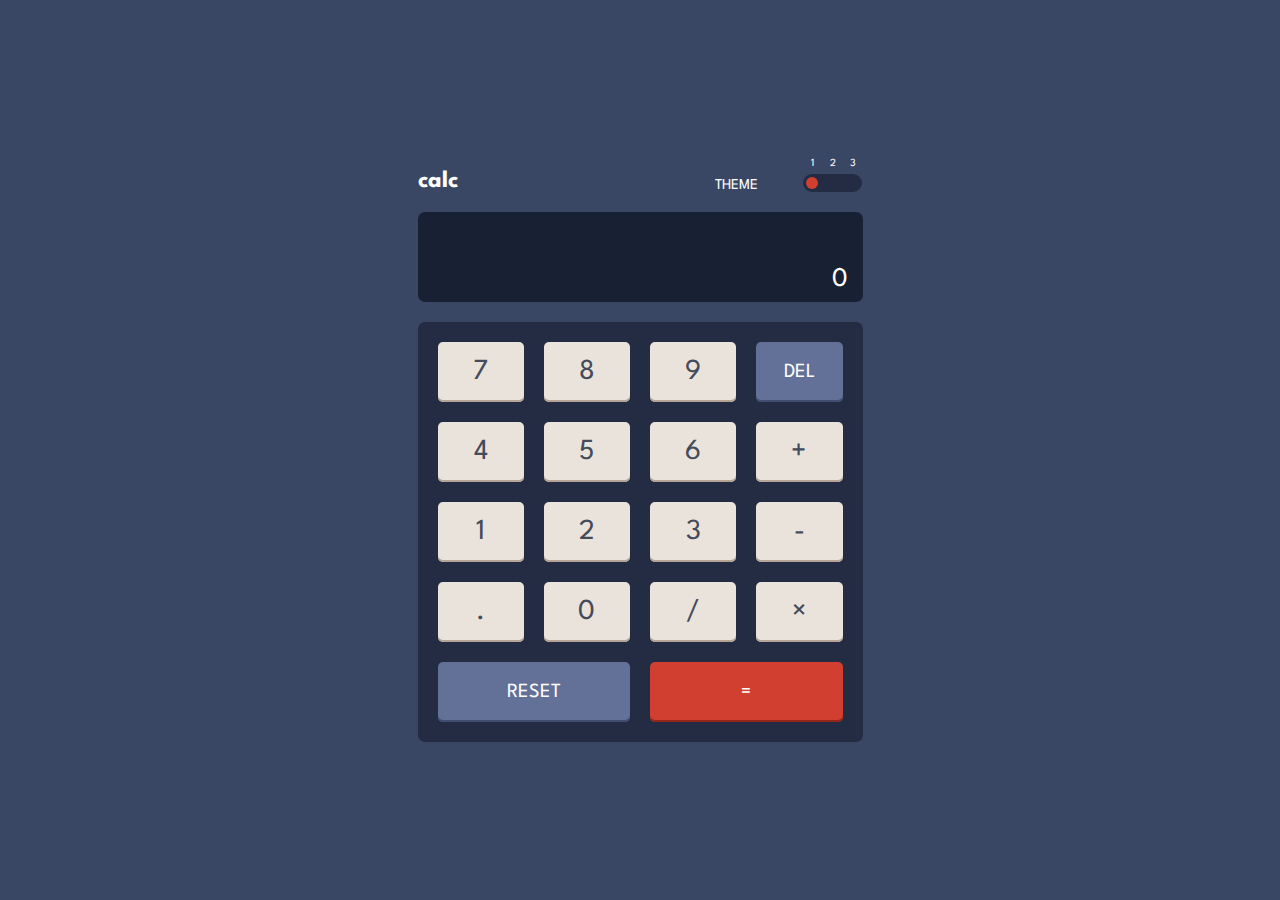
==== index.html @ 6623839b "Add files via upload" ====
<!DOCTYPE html>
<html lang="en">
  <head>
    <meta charset="UTF-8" />
    <meta name="viewport" content="width=device-width, initial-scale=1.0" />
    <meta http-equiv="X-UA-Compatible" content="ie=edge" />
    <link rel="preconnect" href="https://fonts.googleapis.com" />
    <link rel="preconnect" href="https://fonts.gstatic.com" crossorigin />
    <link
      href="https://fonts.googleapis.com/css2?family=Spartan:wght@700&display=swap"
      rel="stylesheet"
    />
    <link rel="stylesheet" href="style.css" />
    <title>Amalitech Phase 2 Project | Calculator app</title>
  </head>
  <body>
    <div class="calc-container">
      <header class="calc-header">
        <h1>calc</h1>
        <!-- default theme -->
        <div class="theme">
          <span class="theme-text">theme</span>
          <div class="theme-switcher">
            <label for="default">
              <small class="number">1</small>
              <input type="radio" id="default" name="theme"
                data-theme="default"
                value="default"
                checked
              />
              <span class="indicator"></span>
            </label>
            <!-- Theme 2 -->
            <label for="light">
              <small class="number">2</small>
              <input
                type="radio"
                id="light"
                name="theme"
                data-theme="light"
                value="light"
              />
              <span class="indicator"></span>
            </label>
            <!-- Theme 3 -->
            <label for="dark">
              <small class="number">3</small>
              <input
                type="radio"
                id="dark"
                name="theme"
                data-theme="dark"
                value="dark"
              />
              <span class="indicator"></span>
            </label>
            <div class="switch-slider"></div>
          </div>
        </div>
      </header>
      <!-- screen -->
      <div class="screen">
        <p id="preview"></p>
        <p id="display">0</p>
      </div>
      <!-- keypad -->
      <div class="keypad">
        <button class="key number" data-key="7">7</button>
        <button class="key number" data-key="8">8</button>
        <button class="key number" data-key="9">9</button>
        <button class="key delete" data-key="delete">Del</button>
        <button class="key number" data-key="4">4</button>
        <button class="key number" data-key="5">5</button>
        <button class="key number" data-key="6">6</button>
        <button class="key operator" data-key="addition" data-symbol="+">
          +
        </button>
        <button class="key number" data-key="1">1</button>
        <button class="key number" data-key="2">2</button>
        <button class="key number" data-key="3">3</button>
        <button class="key operator" data-key="subtraction" data-symbol="-">
          -
        </button>
        <button class="key decimal" data-key="decimal">.</button>
        <button class="key number" data-key="0">0</button>
        <button class="key operator" data-key="division" data-symbol="∕">
          ∕
        </button>
        <button class="key operator" data-key="multiplication" data-symbol="×">
          ×
        </button>
        <button class="key reset span-2" data-key="reset">Reset</button>
        <button class="key equal span-2" data-key="equal">=</button>
      </div>
    </div>

    <script src="main.js"></script>
  </body>
</html>
---- style.css ----
:root {
    --bg-color: hsl(222, 26%, 31%);
    --toggle-background: hsl(223, 31%, 20%);
    --screen-background: hsl(224, 36%, 15%);
    --screen-text-color: #fff;
    --primary-color: #fff;
    --text-color-1: #fff;
    --text-color-2: hsl(221, 14%, 31%);
    --key-background-1: hsl(30, 25%, 89%);
    --key-background-2: hsl(225, 21%, 49%);
    --key-background-3: hsl(6, 63%, 50%);
    --key-shadow-1: hsl(28, 16%, 65%);
    --key-shadow-2: hsl(224, 28%, 35%);
    --key-shadow-3: hsl(6, 70%, 34%);
  }
  
  /* light */
  [data-theme="light"] {
    --bg-color: hsl(0, 0%, 90%);
    --toggle-background: hsl(0, 5%, 81%);
    --screen-background: hsl(0, 0%, 93%);
    --screen-text-color: hsl(60, 10%, 19%);
    --primary-color: hsl(60, 10%, 19%);
    --text-color-2: hsl(60, 10%, 19%);
    --key-background-1: hsl(45, 7%, 89%);
    --key-background-2: hsl(185, 42%, 37%);
    --key-background-3: hsl(25, 98%, 40%);
    --key-shadow-1: hsl(35, 11%, 61%);
    --key-shadow-2: hsl(185, 58%, 25%);
    --key-shadow-3: hsl(25, 99%, 27%);
  }
  
  /* dark */
  [data-theme="dark"] {
    --bg-color: hsl(268, 75%, 9%);
    --toggle-background: hsl(268, 71%, 12%);
    --screen-background: hsl(268, 71%, 12%);
    --screen-text-color: hsl(52, 100%, 62%);
    --primary-color: hsl(52, 100%, 62%);
    --text-color-2: hsl(52, 100%, 62%);
    --key-background-1: hsl(268, 47%, 21%);
    --key-background-2: hsl(281, 89%, 26%);
    --key-background-3: hsl(176, 100%, 44%);
    --key-shadow-1: hsl(290, 70%, 36%);
    --key-shadow-2: hsl(285, 91%, 52%);
    --key-shadow-3: hsl(177, 92%, 70%);
  }
  
  * {
    box-sizing: border-box;
    margin: 0;
    padding: 0;
    font-family: "Spartan", sans-serif;
  }
  
  html {
    font-size: 62.5%;
  }
  
  body {
    background: var(--bg-color);
    font-size: 1.6rem;
    min-height: 100vh;
    display: flex;
    flex-direction: column;
    align-items: center;
    justify-content: center;
  }
  
  .calc-container {
    width: min(100%, 475px);
    padding: 25px 15px;
    margin: 0 auto;
  }
  
  .calc-header {
    display: flex;
    align-items: flex-end;
    justify-content: space-between;
  }
  
  .calc-header h1 {
    color: var(--primary-color);
    font-size: 2.4rem;
  }
  
  .theme {
    display: flex;
    align-items: flex-end;
  }
  
  .theme-text {
    color: var(--primary-color);
    text-transform: uppercase;
    font-size: 1.5rem;
    margin-right: 45px;
  }
  
  .theme input {
    display: none;
  }
  
  .theme-switcher {
    display: flex;
    justify-content: space-between;
    width: 6rem;
    height: 3.4rem;
    position: relative;
  }
  
  .theme-switcher label {
    flex: none;
    width: 33.3%;
    height: 100%;
    background-color: transparent;
    color: var(--primary-color);
    display: flex;
    flex-direction: column;
    align-items: center;
    cursor: pointer;
    user-select: none;
    font-size: 1.3rem;
    position: relative;
    z-index: 3;
  }
  
  .theme-switcher .indicator {
    display: none;
    width: 1.2rem;
    height: 1.2rem;
    background: var(--key-background-3);
    border-radius: 50%;
    position: absolute;
    bottom: 3px;
    z-index: 2;
  }
  
  .theme-switcher input:checked + .indicator {
    display: inline-block;
  }
  
  .theme .switch-slider {
    width: 100%;
    height: 1.8rem;
    background: var(--toggle-background);
    border-radius: 10rem;
    position: absolute;
    left: 0;
    right: 0;
    bottom: 0;
    width: 97%;
    margin: 0 auto;
  }
  
  /* CALC SCREEN */
  .screen {
    margin-top: 20px;
    background: var(--screen-background);
    padding: 10px 15px;
    text-align: right;
    color: var(--text-color-1);
    border-radius: 7px;
    display: flex;
    flex-direction: column;
    align-items: flex-end;
    justify-content: space-between;
    min-height: 9rem;
    /* prevent the display of numbers from overflowing*/
    overflow-x: scroll;
  }
  
  .screen::-webkit-scrollbar {
    appearance: none;
    height: 3px;
  }
  
  .screen::-webkit-scrollbar-thumb {
    background: hsl(0, 5%, 81%);
    border-radius: 25px;
  }
  
  .screen #preview {
    font-size: 1.2rem;
    color: var(--screen-text-color);
  }
  
  .screen #display {
    font-size: 2.7rem;
    color: var(--screen-text-color);
    width: 100%;
    white-space: nowrap;
  }
  
  /* keypad */
  .keypad {
    height: auto;
    margin-top: 2rem;
    padding: 2rem;
    background: var(--toggle-background);
    display: grid;
    grid-template-columns: repeat(4, 1fr);
    gap: 2rem;
    border-radius: 7px;
    font-weight: bolder;
  }
  
  .keypad .key {
    min-height: 6rem;
    display: flex;
    justify-content: center;
    align-items: center;
    cursor: pointer;
    border: none;
    border-radius: 5px;
    background: var(--key-background-1);
    color: var(--text-color-2);
    font-size: 2.9rem;
    line-height: 1;
    text-transform: uppercase;
    box-shadow: inset 0 -2px 0 var(--key-shadow-1);
    font-weight: lighter;
  }
  
  .keypad :is(.delete, .reset) {
    background: var(--key-background-2);
    color: var(--text-color-1);
    font-size: 2.0rem;
    box-shadow: inset 0 -2px 0 var(--key-shadow-2);
  }
  
  .keypad .equal {
    background: var(--key-background-3);
    color: var(--text-color-1);
    box-shadow: inset 0 -2px 0 var(--key-shadow-3);
    font-size: 2.0rem;
  }
  
  .keypad .key:hover {
    filter: brightness(130%);
  }
  
  .keypad .span-2 {
    grid-column: span 2;
  }

  @media screen and (max-width: 480px){
      .calc-container{
          width: 95%;
          height:100vh;
          display: grid;
          grid-template-rows: 1fr 1.5fr 8fr;
          gap: 7vw;
      }
      .calc-header{
        display: flex;
        flex-direction: row;
        justify-content: space-between;
      }

      .calc-header h1{
        font-size: 13vw;
        align-self: center;
        color: var(--primary-color);
        letter-spacing: 2px;
        font-weight: bolder;
      }
      .theme-text {
        color: var(--primary-color);
        text-transform: uppercase;
        font-size: 1.5rem;
        margin-right: 35px;
      }

  
 }
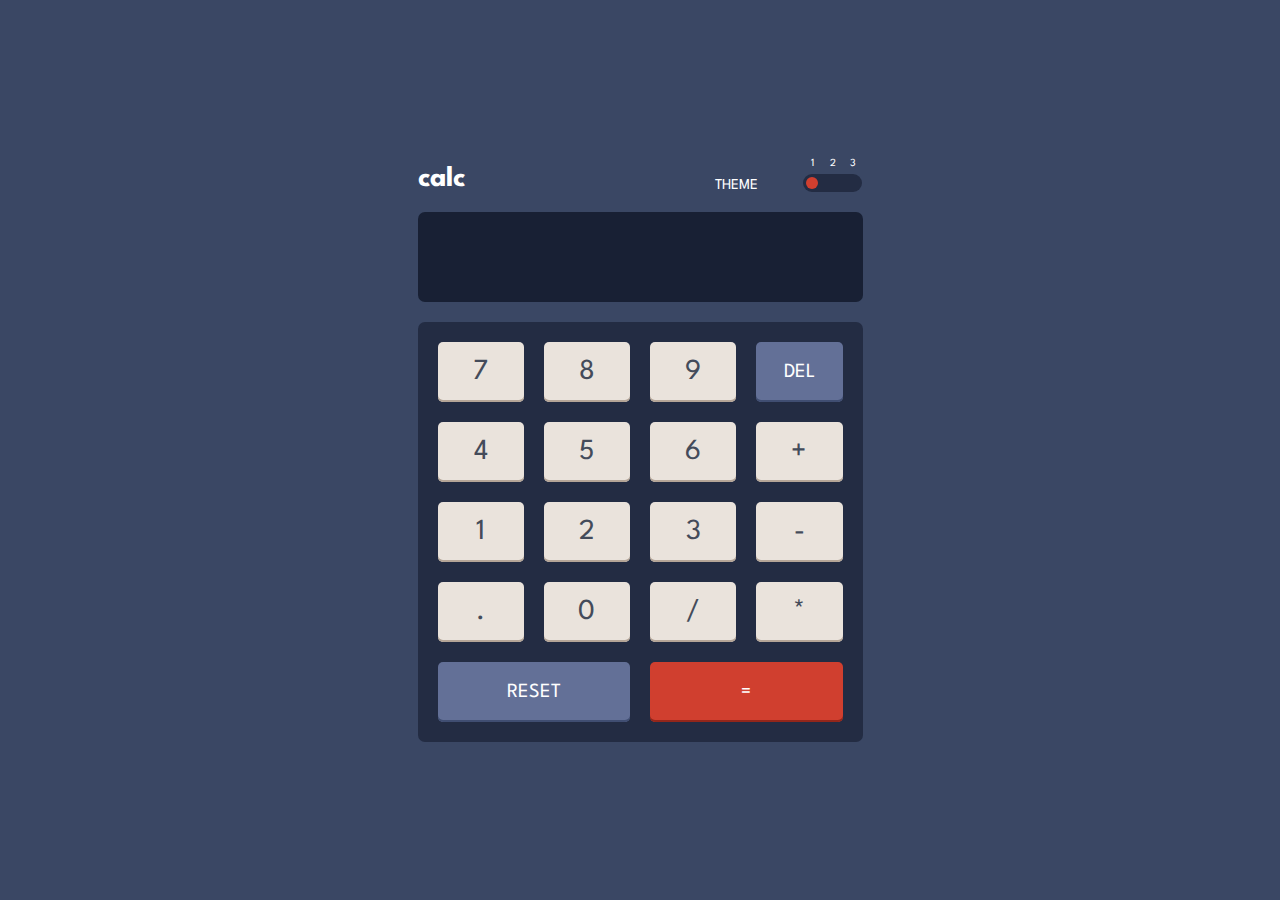
==== commit 8f457b79: "Add files via upload" ====
--- a/index.html
+++ b/index.html
@@ -3,9 +3,6 @@
   <head>
     <meta charset="UTF-8" />
     <meta name="viewport" content="width=device-width, initial-scale=1.0" />
-    <meta http-equiv="X-UA-Compatible" content="ie=edge" />
-    <link rel="preconnect" href="https://fonts.googleapis.com" />
-    <link rel="preconnect" href="https://fonts.gstatic.com" crossorigin />
     <link
       href="https://fonts.googleapis.com/css2?family=Spartan:wght@700&display=swap"
       rel="stylesheet"
@@ -59,38 +56,35 @@
         </div>
       </header>
       <!-- screen -->
-      <div class="screen">
-        <p id="preview"></p>
-        <p id="display">0</p>
-      </div>
+      <div class="display">
+        <div class="screen">
+            <p class="input"></p>
+            <p class="output"></p>
+        </div>
+    </div>
       <!-- keypad -->
       <div class="keypad">
-        <button class="key number" data-key="7">7</button>
-        <button class="key number" data-key="8">8</button>
-        <button class="key number" data-key="9">9</button>
-        <button class="key delete" data-key="delete">Del</button>
-        <button class="key number" data-key="4">4</button>
-        <button class="key number" data-key="5">5</button>
-        <button class="key number" data-key="6">6</button>
-        <button class="key operator" data-key="addition" data-symbol="+">
-          +
-        </button>
-        <button class="key number" data-key="1">1</button>
-        <button class="key number" data-key="2">2</button>
-        <button class="key number" data-key="3">3</button>
-        <button class="key operator" data-key="subtraction" data-symbol="-">
-          -
-        </button>
-        <button class="key decimal" data-key="decimal">.</button>
-        <button class="key number" data-key="0">0</button>
-        <button class="key operator" data-key="division" data-symbol="∕">
-          ∕
-        </button>
-        <button class="key operator" data-key="multiplication" data-symbol="×">
-          ×
-        </button>
-        <button class="key reset span-2" data-key="reset">Reset</button>
-        <button class="key equal span-2" data-key="equal">=</button>
+                <div data-key="7" class="key action"><span>7</span></div>
+                <div data-key="8" class="key action"><span>8</span></div>
+                <div data-key="9" class="key action"><span>9</span></div>
+                <div data-key="backspace" class="key delete"><span>DEL</span></div>
+          
+                <div data-key="4" class="key action"><span>4</span></div>
+                <div data-key="5" class="key action"><span>5</span></div>
+                <div data-key="6" class="key action"><span>6</span></div>
+                <div data-key="+" class="key operator"><span>+</span></div>
+                <div data-key="1" class="key action"><span>1</span></div>
+                <div data-key="2" class="key action"><span>2</span></div>
+                <div data-key="3" class="key action"><span>3</span></div>
+                <div data-key="-" class="key operator"><span>-</span></div>
+
+                <div data-key="." class="key operator"><span>.</span></div>
+                <div data-key="0" class="key action"><span>0</span></div>
+                <div data-key="/" class="key operator"><span>/</span></div>
+                <div data-key="*" class="key operator"><span>*</span></div>
+
+                <div data-key="clear" class="key reset span-2"><span>RESET</span></div>
+                <div data-key="=" class="key equal span-2"><span>=</span></div>
       </div>
     </div>
 
--- a/style.css
+++ b/style.css
@@ -81,7 +81,8 @@
   
   .calc-header h1 {
     color: var(--primary-color);
-    font-size: 2.4rem;
+    font-size: 2.9rem;
+    font-weight: bolder;
   }
   
   .theme {
@@ -179,12 +180,12 @@
     border-radius: 25px;
   }
   
-  .screen #preview {
-    font-size: 1.2rem;
+  .screen .input {
+    font-size: 2.7rem;
     color: var(--screen-text-color);
   }
   
-  .screen #display {
+  .screen .output {
     font-size: 2.7rem;
     color: var(--screen-text-color);
     width: 100%;
@@ -243,33 +244,3 @@
     grid-column: span 2;
   }
 
-  @media screen and (max-width: 480px){
-      .calc-container{
-          width: 95%;
-          height:100vh;
-          display: grid;
-          grid-template-rows: 1fr 1.5fr 8fr;
-          gap: 7vw;
-      }
-      .calc-header{
-        display: flex;
-        flex-direction: row;
-        justify-content: space-between;
-      }
-
-      .calc-header h1{
-        font-size: 13vw;
-        align-self: center;
-        color: var(--primary-color);
-        letter-spacing: 2px;
-        font-weight: bolder;
-      }
-      .theme-text {
-        color: var(--primary-color);
-        text-transform: uppercase;
-        font-size: 1.5rem;
-        margin-right: 35px;
-      }
-
-  
- }